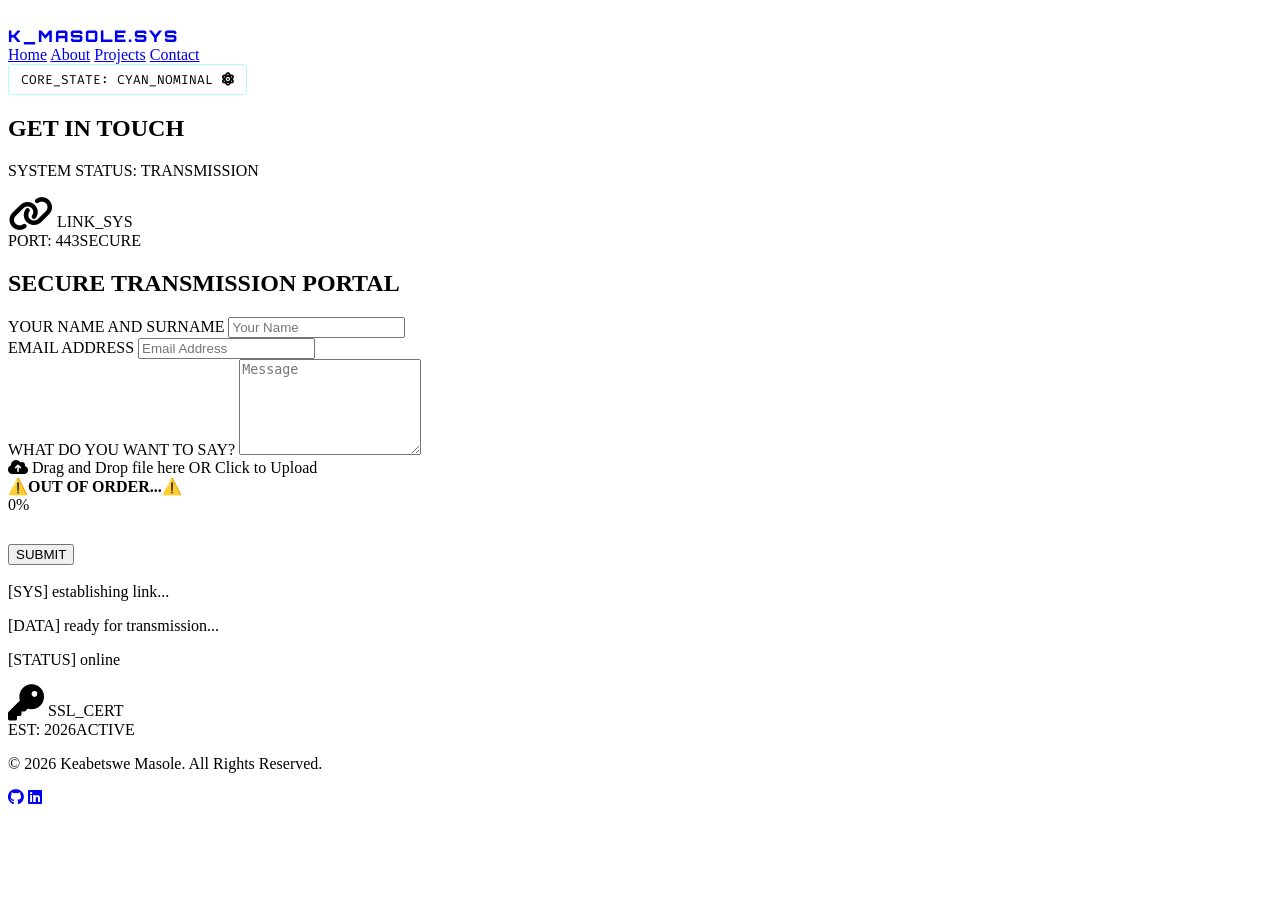
==== contact.html @ 720d8847 "Scripts Uploaded" ====
<!DOCTYPE html>
<html lang="en">
<head>
    <meta charset="UTF-8">
    <meta name="viewport" content="width=device-width, initial-scale=1.0">
    <title>Contact | Keabetswe Masole</title>
    <link rel="preconnect" href="https://fonts.googleapis.com">
    <link rel="preconnect" href="https://fonts.gstatic.com" crossorigin>
    <link href="https://fonts.googleapis.com/css2?family=Fira+Code:wght@400;500;700&family=Orbitron:wght@700;800;900&family=Rajdhani:wght@500;600;700&display=swap" rel="stylesheet">
    <link rel="stylesheet" href="https://cdnjs.cloudflare.com/ajax/libs/font-awesome/6.4.0/css/all.min.css">
    <link rel="stylesheet" href="css/style.css">
</head>
<body>
<div id="cyber-preloader" aria-hidden="true">
    <div class="loading-text">Initializing Systems...</div>
</div>

<header class="main-header">
    <div class="container">
        <nav class="navbar">
            <div style="grid-column: 1;">
                <a href="index.html" style="text-decoration: none;">
                    <span style="font-family: 'Orbitron', sans-serif; font-weight: 900; color: var(--text-primary); letter-spacing: 2px;">K_MASOLE.SYS</span>
                </a>
            </div>

            <div class="nav-links">
                <a href="index.html" class="nav-link-item">Home</a>
                <a href="about.html" class="nav-link-item">About</a>
                <a href="projects.html" class="nav-link-item">Projects</a>
                <a href="contact.html" class="nav-link-item active">Contact</a>
            </div>

            <div class="micro-status-dashboard">
                <button class="system-palette-trigger" id="voltageTrigger" style="background: none; border: 1px solid rgba(0,240,255,0.3); padding: 6px 12px; cursor: pointer; display: flex; align-items: center; gap: 8px; border-radius: 4px;">
                    <span id="coreStatusLabel" class="status-cyan" style="color: var(--neon-cyan); font-family: 'Fira Code', monospace; font-size: 0.8rem;">CORE_STATE: CYAN_NOMINAL</span>
                    <div class="rotating-reactor">
                        <i class="fa-solid fa-atom"></i>
                        <div class="reactor-halo"></div>
                    </div>
                </button>
            </div>
        </nav>
    </div>
</header>

<main class="content-wrapper">
    <div class="container">
        <div class="contact-page">
            <section class="contact-hero">
                <h1 class="neon-title">GET IN TOUCH</h1>
                <p class="status-transmission-label">SYSTEM STATUS: TRANSMISSION</p>
            </section>

            <div class="bottom-showcase-layout">
                <div class="hologram-podium-container left-podium">
                    <div class="podium-project-screen">
                        <div class="podium-screen-inner">
                            <i class="fa-solid fa-link podium-icon" style="font-size:36px;color:var(--neon-cyan);"></i>
                            <span class="podium-label">LINK_SYS</span>
                            <div class="podium-stats-bar"><span>PORT: 443</span><span>SECURE</span></div>
                        </div>
                    </div>
                    <div class="hologram-beam"></div>
                    <div class="podium-base"><div class="podium-ring ring-1"></div><div class="podium-ring ring-2"></div></div>
                </div>

                <!-- Form begins here. -->
                <div class="transmission-portal-wrapper profile-dossier-wrapper">
                    <h2 class="portal-header-title">SECURE TRANSMISSION PORTAL</h2>
 
                    <form id="contactForm" class="secure-transmission-portal" action="https://api.web3forms.com/submit" method="POST" enctype="multipart/form-data">
                        <input type="hidden" name="access_key" value="0402e44b-b91f-487e-8ee2-66200a13e672">
                        <input type="hidden" name="redirect" value="">

                        
                        <div class="portal-form-row">
                            <div class="portal-group">
                                <label for="name">YOUR NAME AND SURNAME</label>
                                <input id="name" name="name" type="text" placeholder="Your Name" required>
                            </div>
                            <div class="portal-group">
                                <label for="email">EMAIL ADDRESS</label>
                                <input id="email" name="email" type="email" placeholder="Email Address" required>
                            </div>
                        </div>

                        <div class="portal-group">
                            <label for="message">WHAT DO YOU WANT TO SAY?</label>
                            <textarea id="message" name="message" rows="6" placeholder="Message" required></textarea>
                        </div>

                        <div class="file-drop-zone" id="dropZone">
                            <input type="file" name="attachment" id="fileUpload" hidden multiple>
                            <label for="fileUpload" id="dropLabel"><i class="fa-solid fa-cloud-arrow-up"></i> Drag and Drop file here OR Click to Upload <br> <b>⚠️OUT OF ORDER...⚠️</b>
                            <div class="progress-wrap" aria-hidden="true">
                                <div class="progress-track">
                                    <div id="uploadProgress" class="progress-bar" style="width:0%;"></div>
                                </div>
                                <span id="uploadPercent">0%</span>
                            </div>
                        </div>
                        <div id="fileName" style="margin-top: 10px; color: var(--neon-magenta); min-height:20px;"></div>

                        <button type="submit" class="portal-submit-btn">SUBMIT</button>

                        <div class="console-status-diagnostics" style="margin-top:18px;">
                            <p>[SYS] establishing link...</p>
                            <p>[DATA] ready for transmission...</p>
                            <p class="status-glow">[STATUS] online</p>
                        </div>
                    </form>

                    <div id="successMessage" class="success-screen" style="display:none; padding:40px;">
                        <h2 style="color:var(--neon-cyan); font-family: 'Orbitron', sans-serif; text-align:center;">TRANSMISSION COMPLETE</h2>
                        <p style="color:var(--text-muted); margin-top:10px; text-align:center;">Your mail has been successfully sent.</p>
                        <div style="text-align:center; margin-top:18px;">
                            <a href="index.html" class="mini-repo-btn success-return">RETURN TO MAIN STATION</a>
                        </div>
                    </div>
                </div>

                <div class="hologram-podium-container right-podium">
                    <div class="podium-project-screen">
                        <div class="podium-screen-inner">
                            <i class="fa-solid fa-key podium-icon" style="font-size:36px;color:var(--neon-magenta);"></i>
                            <span class="podium-label">SSL_CERT</span>
                            <div class="podium-stats-bar"><span>EST: 2026</span><span>ACTIVE</span></div>
                        </div>
                    </div>
                    <div class="hologram-beam"></div>
                    <div class="podium-base"><div class="podium-ring ring-1"></div><div class="podium-ring ring-2"></div></div>
                </div>
            </div>
        </div>
    </div>
</main>

<footer class="main-footer">
    <div class="container footer-content">
        <p class="copyright-text">&copy; <span id="year"></span> Keabetswe Masole. All Rights Reserved.</p>
        <div class="social-links">
            <a href="https://github.com/FadingPandaa" target="_blank" rel="noopener noreferrer"><i class="fa-brands fa-github"></i></a>
            <a href="https://linkedin.com/in/keabetswe-masole" target="_blank" rel="noopener noreferrer"><i class="fa-brands fa-linkedin"></i></a>
        </div>
    </div>
</footer>

<script>
    window.addEventListener('load', function() {
        const preloader = document.getElementById('cyber-preloader');
        setTimeout(function() {
            if (preloader) {
                preloader.style.opacity = '0';
                preloader.style.visibility = 'hidden';
            }
            document.body.classList.add('page-visible');
        }, 800);
    }, { once: true });

    const yearNode = document.getElementById('year');
    if (yearNode) {
        yearNode.textContent = new Date().getFullYear();
    }
</script>
<script src="js/main.js"></script>
</body>
</html>
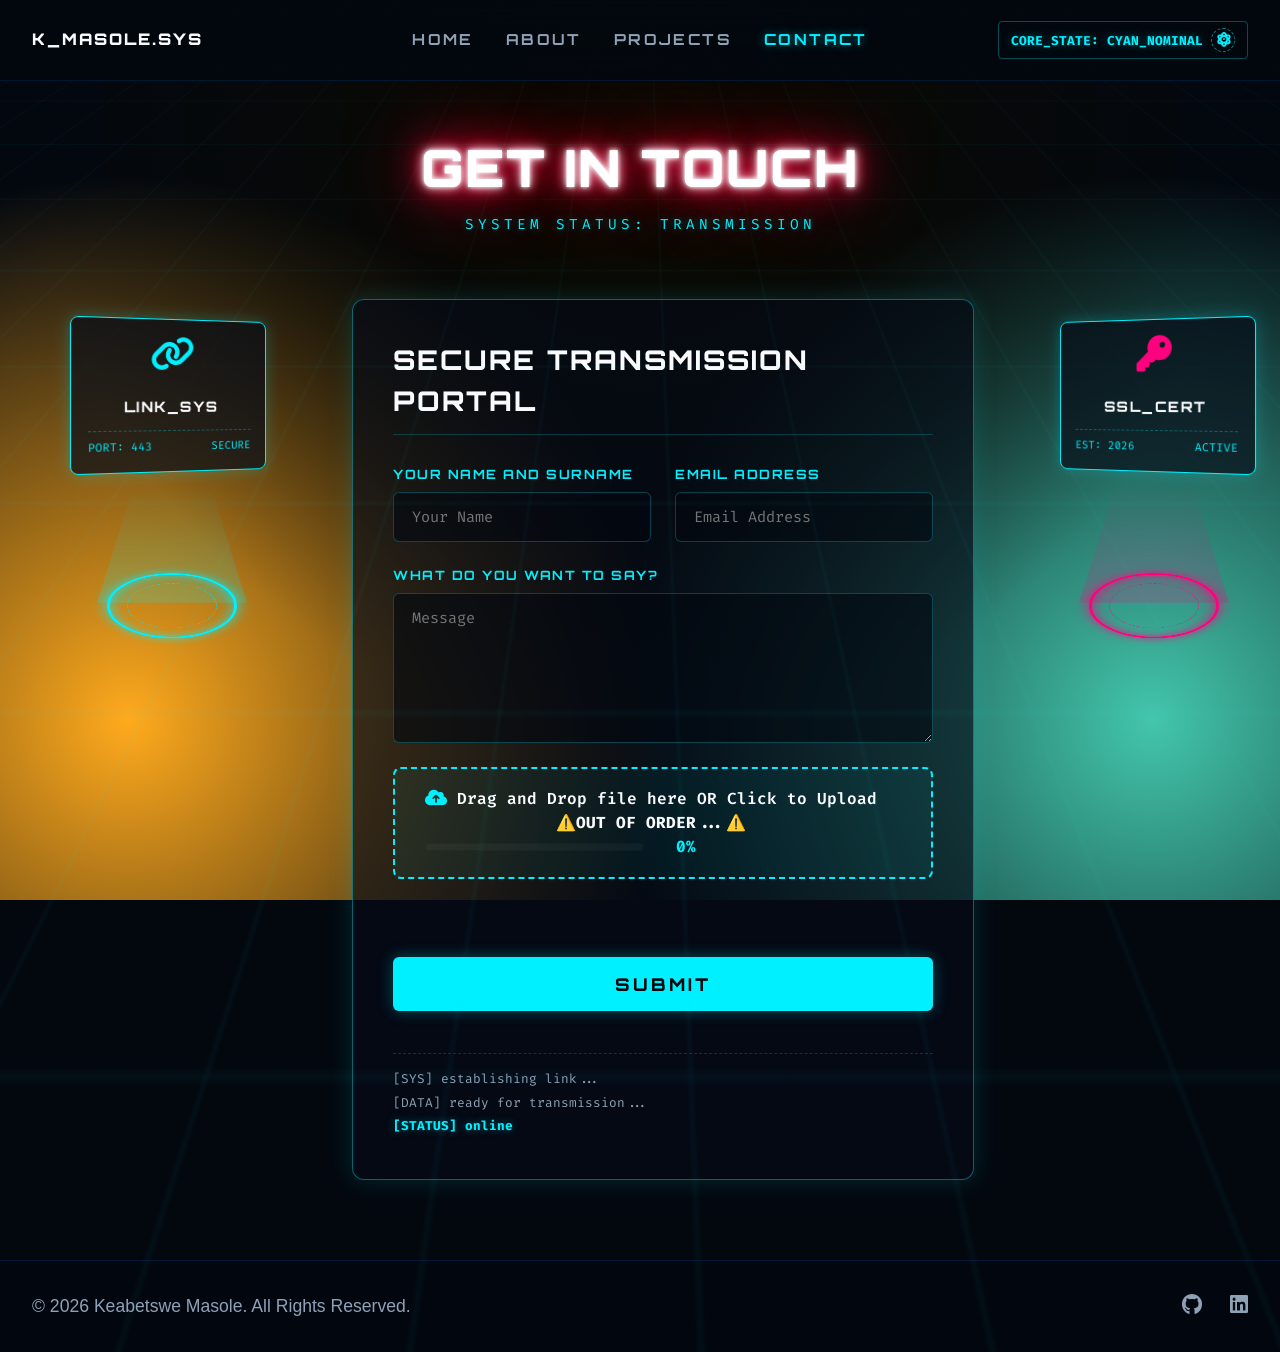
==== commit 78930eca: "Update contact form action and redirect URL Updated the contact form action URL and fixed the redire" ====
--- a/contact.html
+++ b/contact.html
@@ -71,7 +71,7 @@
  
                     <form id="contactForm" class="secure-transmission-portal" action="https://api.web3forms.com/submit" method="POST" enctype="multipart/form-data">
                         <input type="hidden" name="access_key" value="0402e44b-b91f-487e-8ee2-66200a13e672">
-                        <input type="hidden" name="redirect" value="">
+                        <input type="hidden" name="redirect" value="https://fadingpandaa.github.io/Dev-Profile/success.html">
 
                         
                         <div class="portal-form-row">
@@ -165,4 +165,4 @@
 </script>
 <script src="js/main.js"></script>
 </body>
-</html>+</html>
--- a/css/style.css
+++ b/css/style.css
@@ -0,0 +1,1211 @@
+/* ==========================================================================
+   1. COLOR INTERFACES & GLOBAL PAGE BASE
+   ========================================================================== */
+:root {
+    --bg-dark: #03080f;         
+    --bg-card: rgba(6, 12, 24, 0.65); 
+    --text-primary: #f8fafc;    
+    --text-muted: #8fa1b6;      
+    --neon-cyan: #00f0ff;       
+    --neon-magenta: #ff007f;    
+    --neon-blue: #0072ff;
+    --border-glow-cyan: 1.5px solid rgba(0, 240, 255, 0.4);
+    --border-glow-magenta: 1.5px solid rgba(255, 0, 127, 0.4);
+    --transition-speed: 0.3s;
+}
+
+* {
+    box-sizing: border-box;
+    margin: 0;
+    padding: 0;
+}
+
+/* Background gradient color */
+body {
+    background-color: var(--bg-dark);
+    background-image: 
+        radial-gradient(circle at 50% 15%, #0c0a00 0%, transparent 60%),
+        radial-gradient(circle at 10% 80%,#ffaa1d 0%, transparent 40%),
+        radial-gradient(circle at 90% 80%, #43c6ac 0%, transparent 40%);
+    background-attachment: fixed;
+    color: var(--text-primary);
+    font-family: 'Rajdhani', -apple-system, BlinkMacSystemFont, sans-serif;
+    line-height: 1.5;
+    display: flex;
+    flex-direction: column;
+    min-height: 100vh;
+    overflow-x: hidden;
+    position: relative;
+    opacity: 0;
+    transition: opacity var(--transition-speed) ease-in-out;
+}
+
+/* Grid Background Layer */
+body::before {
+    content: "";
+    position: fixed;
+    top: 0; left: 0; width: 100%; height: 100%;
+    background-image: 
+        linear-gradient(rgba(0, 240, 255, 0.03) 1px, transparent 1px),
+        linear-gradient(90deg, rgba(0, 240, 255, 0.03) 1px, transparent 1px);
+    background-size: 50px 50px;
+    transform: perspective(600px) rotateX(65deg) translateY(-25%);
+    transform-origin: top;
+    z-index: -2;
+    animation: gridScroll 35s linear infinite;
+}
+
+@keyframes gridScroll {
+    0% { background-position: 0 0; }
+    100% { background-position: 0 1000px; }
+}
+
+body.page-visible {
+    opacity: 1;
+}
+
+/* Cyber Preloader Overlay */
+#cyber-preloader {
+    position: fixed;
+    inset: 0;
+    display: flex;
+    align-items: center;
+    justify-content: center;
+    background: var(--bg-dark);
+    z-index: 9999;
+    transition: opacity 0.5s cubic-bezier(0.4, 0, 0.2, 1), visibility 0.5s ease;
+}
+
+#cyber-preloader .loading-text {
+    font-family: 'Rajdhani', sans-serif;
+    letter-spacing: 0.25rem;
+    text-transform: uppercase;
+    color: var(--neon-cyan);
+    text-shadow: 0 0 10px rgba(0, 240, 255, 0.35);
+}
+
+body.page-visible #cyber-preloader {
+    opacity: 0;
+    visibility: hidden;
+    pointer-events: none;
+}
+
+.container {
+    width: 95%;
+    max-width: 1400px; 
+    margin: 0 auto;
+}
+
+.lead {
+    font-size: 1.25rem;
+    color: var(--text-muted);
+}
+
+/* ==========================================================================
+   2. NAVBAR SYSTEM & STATUS DASHBOARD
+   ========================================================================== */
+.main-header {
+    background: rgba(3, 8, 15, 0.9);
+    backdrop-filter: blur(20px);
+    -webkit-backdrop-filter: blur(20px);
+    border-bottom: 1.5px solid rgba(0, 114, 255, 0.15);
+    position: sticky;
+    top: 0;
+    z-index: 1000;
+}
+
+.navbar {
+    display: grid;
+    grid-template-columns: 1fr auto 1fr;
+    align-items: center;
+    height: 80px;
+}
+
+.nav-links {
+    grid-column: 2;
+    display: flex;
+    gap: 32px;
+}
+
+.nav-link-item {
+    font-family: 'Orbitron', sans-serif;
+    font-size: 0.95rem;
+    font-weight: 700;
+    color: var(--text-muted);
+    text-decoration: none;
+    text-transform: uppercase;
+    letter-spacing: 0.15rem;
+    position: relative;
+    padding: 8px 0;
+    transition: color 0.3s ease;
+}
+
+.nav-link-item:hover, .nav-link-item.active {
+    color: var(--neon-cyan);
+    text-shadow: 0 0 8px rgba(0, 240, 255, 0.5);
+}
+
+.micro-status-dashboard {
+    grid-column: 3;
+    justify-self: end;
+    display: flex;
+    align-items: center;
+    gap: 12px;
+}
+
+/* ==========================================================================
+   3. HERO AREA & CLASSIC NEON ELECTRICAL HEADER
+   ========================================================================== */
+.hero-section {
+    text-align: center;
+    padding: 60px 0 40px;
+}
+
+/* Contact page hero adjustments */
+.contact-hero {
+    text-align: center;
+    padding: 48px 0 24px;
+}
+.contact-hero .neon-title {
+    margin: 0 auto 8px;
+    display: block;
+}
+.contact-hero .status-transmission-label {
+    margin-top: 8px;
+}
+
+.status-transmission-label {
+    font-family: 'Fira Code', monospace;
+    font-size: 0.9rem;
+    color: var(--neon-cyan);
+    letter-spacing: 4px;
+    margin-top: 10px;
+    text-shadow: 0 0 8px rgba(0, 240, 255, 0.4);
+}
+
+/* Neon Glow & Flicker Animation */
+.neon-title {
+    font-family: 'Orbitron', sans-serif;
+    font-size: 3.2rem;
+    font-weight: 900;
+    color: #ffffff;
+    text-transform: uppercase;
+    letter-spacing: 2px;
+    text-shadow: 
+        0 0 4px #fff,
+        0 0 11px #fff,
+        0 0 19px #ff003c,
+        0 0 40px #ff003c,
+        0 0 80px #ff003c;
+    animation: neon-electrical-flicker 3.5s infinite alternate;
+}
+
+@keyframes neon-electrical-flicker {
+    0%, 19%, 21%, 23%, 25%, 54%, 56%, 100% {
+        text-shadow: 
+            0 0 4px #fff,
+            0 0 11px #fff,
+            0 0 19px #ff003c,
+            0 0 40px #ff003c,
+            0 0 75px #ff003c;
+        opacity: 1;
+    }
+    20%, 24%, 55% {        
+        text-shadow: none;
+        opacity: 0.4;
+    }
+}
+
+/* ==========================================================================
+   4. HOME PAGE TERMINAL LAYOUT & TYPEWRITER STYLES
+   ========================================================================== */
+.hero-grid {
+    display: flex;
+    justify-content: center;
+    margin-bottom: 2rem;
+    width: 100%;
+}
+
+.terminal-card {
+    background: var(--bg-card);
+    border: 1.5px solid rgba(0, 240, 255, 0.25);
+    box-shadow: 0 0 20px rgba(0, 240, 255, 0.1);
+    border-radius: 10px;
+    width: 100%;
+    max-width: 800px;
+    overflow: hidden;
+}
+
+.terminal-header {
+    background: rgba(6, 12, 24, 0.9);
+    border-bottom: 1px solid rgba(0, 240, 255, 0.15);
+    padding: 12px 18px;
+    display: flex;
+    justify-content: space-between;
+    align-items: center;
+}
+
+.terminal-buttons {
+    display: flex;
+    gap: 8px;
+}
+
+.term-btn {
+    width: 12px;
+    height: 12px;
+    border-radius: 50%;
+}
+
+.term-btn.red { background-color: #ff5f56; }
+.term-btn.yellow { background-color: #ffbd2e; }
+.term-btn.green { background-color: #27c93f; }
+
+.terminal-title {
+    font-family: 'Fira Code', monospace;
+    font-size: 0.85rem;
+    color: var(--text-muted);
+}
+
+.terminal-body {
+    padding: 30px;
+    font-family: 'Fira Code', monospace;
+    font-size: 1.1rem;
+    line-height: 1.7;
+    color: var(--text-primary);
+}
+
+.terminal-cursor {
+    display: inline-block;
+    color: var(--neon-cyan);
+    font-weight: bold;
+    animation: cursor-blink 1s step-end infinite;
+}
+
+.terminal-cursor.idle {
+    animation: cursor-blink-slow 1.5s step-end infinite;
+}
+
+@keyframes cursor-blink {
+    from, to { opacity: 1; }
+    50% { opacity: 0; }
+}
+
+@keyframes cursor-blink-slow {
+    from, to { opacity: 1; }
+    50% { opacity: 0; }
+}
+
+/* ==========================================================================
+   5. PROJECTS PAGE GALLERY LAYOUT
+   ========================================================================== */
+.summary-card {
+    background: var(--bg-card);
+    border: var(--border-glow-cyan);
+    box-shadow: 0 0 20px rgba(0, 240, 255, 0.15);
+    border-radius: 12px;
+    padding: 30px;
+}
+
+.nested-project-row {
+    display: grid;
+    grid-template-columns: 1fr 1fr;
+    gap: 1.5rem;
+}
+
+.mini-project-box {
+    background: rgba(3, 8, 15, 0.6);
+    border: 1px solid rgba(0, 240, 255, 0.15);
+    border-radius: 8px;
+    padding: 24px;
+    display: flex;
+    flex-direction: column;
+    justify-content: space-between;
+    gap: 20px;
+    transition: all 0.3s ease;
+}
+
+.mini-project-box:hover {
+    border-color: var(--neon-cyan);
+    box-shadow: 0 0 15px rgba(0, 240, 255, 0.2);
+    transform: translateY(-3px);
+}
+
+.mini-project-box h3 {
+    font-family: 'Orbitron', sans-serif;
+    font-size: 1.25rem;
+    color: var(--text-primary);
+    margin-bottom: 10px;
+}
+
+.mini-project-box p {
+    color: var(--text-muted);
+    font-size: 0.95rem;
+    line-height: 1.6;
+}
+
+/* Project Thumbnail Hover Effect */
+.project-thumb {
+    width: 100%;
+    height: 0;
+    object-fit: cover;
+    border-radius: 8px;
+    border: 1px solid rgba(0, 240, 255, 0.2);
+    margin-bottom: 0;
+    box-shadow: 0 0 12px rgba(0, 240, 255, 0.1);
+    opacity: 0;
+    overflow: hidden;
+    transition: height 0.3s ease, opacity 0.3s ease, margin-bottom 0.3s ease;
+    pointer-events: none;
+}
+
+.mini-project-box:hover .project-thumb {
+    height: 160px;
+    opacity: 1;
+    margin-bottom: 14px;
+}
+
+.mini-tags {
+    display: flex;
+    flex-wrap: wrap;
+    gap: 8px;
+    margin-top: 15px;
+}
+
+.mini-tag {
+    background: rgba(0, 240, 255, 0.08);
+    border: 1px solid rgba(0, 240, 255, 0.2);
+    color: var(--neon-cyan);
+    font-family: 'Fira Code', monospace;
+    font-size: 0.75rem;
+    padding: 4px 10px;
+    border-radius: 4px;
+    display: inline-flex;
+    align-items: center;
+    gap: 6px;
+}
+
+.mini-repo-btn {
+    align-self: flex-start;
+    background: transparent;
+    border: 1px solid var(--neon-cyan);
+    color: var(--neon-cyan);
+    text-decoration: none;
+    font-family: 'Orbitron', sans-serif;
+    font-size: 0.85rem;
+    font-weight: 700;
+    padding: 10px 18px;
+    border-radius: 6px;
+    transition: all 0.3s ease;
+    display: inline-flex;
+    align-items: center;
+    gap: 8px;
+}
+
+/* ==========================================================================
+   6. THREE-PODIUM ARCHITECTURE GRID & HOLOGRAM BASE (ABOUT & CONTACT)
+   ========================================================================== */
+.bottom-showcase-layout {
+    display: grid;
+    grid-template-columns: 280px 1fr 280px;
+    gap: 40px;
+    align-items: start;
+    margin-top: 40px;
+    padding-bottom: 80px;
+}
+
+/* Hologram Podium Structures */
+.hologram-podium-container {
+    display: flex;
+    flex-direction: column;
+    align-items: center;
+    position: relative;
+    padding-top: 20px;
+}
+
+.podium-project-screen {
+    background: rgba(6, 12, 24, 0.7);
+    border: 1px solid var(--neon-cyan);
+    box-shadow: 0 0 15px rgba(0, 240, 255, 0.25);
+    border-radius: 8px;
+    width: 200px;
+    padding: 16px;
+    transform: perspective(500px) rotateY(12deg);
+    transition: transform 0.4s ease, box-shadow 0.4s ease;
+}
+
+.right-podium .podium-project-screen {
+    transform: perspective(500px) rotateY(-12deg);
+}
+
+.podium-project-screen:hover {
+    transform: perspective(500px) rotateY(0deg) scale(1.05);
+    box-shadow: 0 0 25px rgba(0, 240, 255, 0.45);
+}
+
+.podium-screen-inner {
+    display: flex;
+    flex-direction: column;
+    align-items: center;
+    text-align: center;
+}
+
+.podium-icon {
+    width: 48px;
+    height: 48px;
+    margin-bottom: 12px;
+}
+
+.podium-label {
+    font-family: 'Orbitron', sans-serif;
+    font-weight: 800;
+    font-size: 0.9rem;
+    letter-spacing: 1.5px;
+    color: var(--text-primary);
+}
+
+.podium-stats-bar {
+    display: flex;
+    justify-content: space-between;
+    width: 100%;
+    margin-top: 12px;
+    border-top: 1px dashed rgba(0, 240, 255, 0.3);
+    padding-top: 8px;
+    font-family: 'Fira Code', monospace;
+    font-size: 0.7rem;
+    color: var(--neon-cyan);
+}
+
+/* Hologram Beam projection */
+.hologram-beam {
+    width: 150px;
+    height: 120px;
+    background: linear-gradient(to top, rgba(0, 240, 255, 0.2) 0%, rgba(0, 240, 255, 0) 100%);
+    clip-path: polygon(25% 0%, 75% 0%, 100% 100%, 0% 100%);
+    margin-top: 10px;
+    position: relative;
+    z-index: 1;
+}
+
+.right-podium .hologram-beam {
+    background: linear-gradient(to top, rgba(255, 0, 127, 0.2) 0%, rgba(255, 0, 127, 0) 100%);
+}
+
+.podium-base {
+    width: 150px;
+    height: 35px;
+    position: relative;
+    transform-style: preserve-3d;
+    transform: rotateX(60deg);
+    margin-top: -15px;
+}
+
+.podium-ring {
+    position: absolute;
+    top: 50%; left: 50%;
+    transform: translate(-50%, -50%);
+    border-radius: 50%;
+}
+
+.ring-1 {
+    width: 130px; height: 130px;
+    border: 3px solid var(--neon-cyan);
+    box-shadow: 0 0 15px rgba(0, 240, 255, 0.8), inset 0 0 15px rgba(0, 240, 255, 0.8);
+}
+
+.right-podium .ring-1 {
+    border-color: var(--neon-magenta);
+    box-shadow: 0 0 15px rgba(255, 0, 127, 0.8), inset 0 0 15px rgba(255, 0, 127, 0.8);
+}
+
+.ring-2 {
+    width: 90px; height: 90px;
+    border: 1px dashed var(--neon-cyan);
+    opacity: 0.6;
+}
+
+.right-podium .ring-2 {
+    border-color: var(--neon-magenta);
+}
+
+/* ==========================================================================
+   7. DOSSIER (ABOUT) & SECURE TRANSMISSION PORTAL (CONTACT)
+   ========================================================================== */
+.profile-dossier-wrapper, .transmission-portal-wrapper {
+    background: var(--bg-card);
+    border: var(--border-glow-cyan);
+    box-shadow: 0 0 25px rgba(0, 240, 255, 0.15);
+    border-radius: 12px;
+    padding: 40px;
+    position: relative;
+}
+
+.portal-header-title {
+    font-family: 'Orbitron', sans-serif;
+    font-size: 1.7rem;
+    font-weight: 800;
+    color: var(--text-primary);
+    letter-spacing: 2px;
+    margin-bottom: 30px;
+    border-bottom: 1.5px solid rgba(0, 240, 255, 0.2);
+    padding-bottom: 12px;
+}
+
+/* About Dossier Layouts */
+.dossier-content {
+    display: flex;
+    flex-direction: column;
+    gap: 30px;
+}
+
+.subsection-title {
+    font-family: 'Orbitron', sans-serif;
+    font-size: 1.15rem;
+    font-weight: 700;
+    color: var(--neon-cyan);
+    letter-spacing: 1px;
+    margin-bottom: 12px;
+    display: flex;
+    align-items: center;
+    gap: 10px;
+}
+
+.about-card-text {
+    font-size: 1.1rem;
+    color: var(--text-muted);
+    line-height: 1.7;
+}
+
+.dossier-grid {
+    display: grid;
+    grid-template-columns: 1fr 1fr;
+    gap: 25px;
+}
+
+.dossier-box {
+    background: rgba(3, 8, 15, 0.5);
+    border: 1px solid rgba(0, 114, 255, 0.15);
+    border-radius: 8px;
+    padding: 20px;
+}
+
+.dossier-tags {
+    display: flex;
+    flex-wrap: wrap;
+    gap: 10px;
+}
+
+.skill-pill {
+    background: rgba(0, 240, 255, 0.08);
+    border: 1px solid rgba(0, 240, 255, 0.2);
+    color: var(--text-primary);
+    padding: 6px 14px;
+    border-radius: 20px;
+    font-family: 'Fira Code', monospace;
+    font-size: 0.85rem;
+    display: flex;
+    align-items: center;
+    gap: 8px;
+    transition: all 0.3s ease;
+}
+
+.skill-pill:hover {
+    background: rgba(0, 240, 255, 0.15);
+    border-color: var(--neon-cyan);
+    box-shadow: 0 0 10px rgba(0, 240, 255, 0.25);
+    transform: translateY(-2px);
+}
+
+/* Secure Contact Portal Form Elements */
+.secure-transmission-portal {
+    display: flex;
+    flex-direction: column;
+    gap: 24px;
+}
+
+.portal-form-row {
+    display: grid;
+    grid-template-columns: 1fr 1fr;
+    gap: 24px;
+}
+
+.portal-group {
+    display: flex;
+    flex-direction: column;
+    gap: 8px;
+}
+
+.portal-group label {
+    font-family: 'Orbitron', sans-serif;
+    font-size: 0.8rem;
+    font-weight: 700;
+    color: var(--neon-cyan);
+    letter-spacing: 1.5px;
+}
+
+.portal-group input, .portal-group textarea {
+    background: rgba(3, 8, 15, 0.6);
+    border: 1px solid rgba(0, 240, 255, 0.25);
+    border-radius: 6px;
+    padding: 14px 18px;
+    color: var(--text-primary);
+    font-family: 'Fira Code', monospace;
+    font-size: 0.95rem;
+    transition: all 0.3s ease;
+}
+
+.portal-group input:focus, .portal-group textarea:focus {
+    outline: none;
+    border-color: var(--neon-cyan);
+    box-shadow: 0 0 15px rgba(0, 240, 255, 0.3);
+}
+
+.portal-submit-btn {
+    background: var(--neon-cyan);
+    border: none;
+    border-radius: 6px;
+    color: var(--bg-dark);
+    font-family: 'Orbitron', sans-serif;
+    font-weight: 800;
+    font-size: 1.1rem;
+    letter-spacing: 3px;
+    padding: 16px;
+    cursor: pointer;
+    box-shadow: 0 0 15px rgba(0, 240, 255, 0.3);
+    transition: all 0.3s ease;
+}
+
+.portal-submit-btn:hover {
+    background: #ffffff;
+    box-shadow: 0 0 25px rgba(255, 255, 255, 0.5);
+    transform: translateY(-2px);
+}
+
+/* Diagnostic Terminals */
+.console-status-diagnostics {
+    border-top: 1px dashed rgba(0, 240, 255, 0.2);
+    margin-top: 25px;
+    padding-top: 15px;
+    font-family: 'Fira Code', monospace;
+    font-size: 0.8rem;
+    color: var(--text-muted);
+}
+
+.console-status-diagnostics p {
+    margin-bottom: 4px;
+}
+
+.status-glow {
+    color: var(--neon-cyan);
+    text-shadow: 0 0 8px rgba(0, 240, 255, 0.4);
+    font-weight: 700;
+}
+
+/* ==========================================================================
+   8. SYSTEM RE-ACTOR ENGINE MATRIX OVERRIDES
+   ========================================================================== */
+.system-palette-trigger {
+    background: rgba(6, 12, 24, 0.5);
+    border: 1px solid rgba(0, 240, 255, 0.25);
+    border-radius: 20px;
+    padding: 4px 12px;
+    transition: all 0.3s ease;
+}
+
+.system-palette-trigger:hover {
+    border-color: var(--neon-cyan);
+    box-shadow: 0 0 10px rgba(0, 240, 255, 0.2);
+}
+
+#coreStatusLabel {
+    font-family: 'Fira Code', monospace;
+    font-size: 0.8rem;
+    font-weight: 700;
+}
+
+#coreStatusLabel.status-cyan {
+    color: var(--neon-cyan);
+    text-shadow: 0 0 8px rgba(0, 240, 255, 0.4);
+}
+
+#coreStatusLabel.status-red {
+    color: #ff3b30;
+    text-shadow: 0 0 8px rgba(255, 59, 48, 0.5);
+}
+
+.rotating-reactor {
+    position: relative;
+    width: 24px;
+    height: 24px;
+    color: var(--neon-cyan);
+    font-size: 0.95rem;
+    display: flex;
+    align-items: center;
+    justify-content: center;
+    animation: reactor-spin 12s linear infinite;
+    transition: color 0.3s ease;
+}
+
+.reactor-halo {
+    position: absolute;
+    width: 100%; height: 100%;
+    border-radius: 50%;
+    border: 1px dashed var(--neon-cyan);
+    opacity: 0.5;
+    transition: border-color 0.3s ease;
+}
+
+@keyframes reactor-spin {
+    from { transform: rotate(0deg); }
+    to { transform: rotate(360deg); }
+}
+
+@keyframes reactor-spin-reverse {
+    from { transform: rotate(360deg); }
+    to { transform: rotate(0deg); }
+}
+
+/* RED VOLTAGE THEME CONTEXT SYSTEM OVERRIDES */
+body.red-voltage-core {
+    --neon-cyan: #ff3b30;
+    --neon-magenta: #e0245e;
+    --border-glow-cyan: 1.5px solid rgba(255, 59, 48, 0.4);
+}
+
+body.red-voltage-core .rotating-reactor {
+    color: #ff3b30;
+    animation: reactor-spin-reverse 4s linear infinite;
+}
+
+body.red-voltage-core .reactor-halo {
+    border-color: #ff3b30;
+}
+
+body.red-voltage-core .system-palette-trigger {
+    border-color: rgba(255, 59, 48, 0.35);
+}
+
+body.red-voltage-core .system-palette-trigger:hover {
+    border-color: #ff3b30;
+    box-shadow: 0 0 10px rgba(255, 59, 48, 0.25);
+}
+
+/* ==========================================================================
+   9. MAIN FOOTER SYSTEM
+   ========================================================================== */
+.main-footer {
+    border-top: 1.5px solid rgba(0, 114, 255, 0.15);
+    background: rgba(3, 8, 15, 0.95);
+    padding: 30px 0;
+    margin-top: auto;
+}
+
+.footer-content {
+    display: flex;
+    justify-content: space-between;
+    align-items: center;
+}
+
+.copyright-text {
+    font-family: 'Rajdhani', sans-serif;
+    color: var(--text-muted);
+    font-size: 1.1rem;
+    font-weight: 500;
+}
+
+.social-links a {
+    color: var(--text-muted);
+    font-size: 1.3rem;
+    margin-left: 24px;
+    transition: all 0.3s ease;
+}
+
+.social-links a:hover {
+    color: var(--neon-cyan);
+    text-shadow: 0 0 8px rgba(0, 240, 255, 0.4);
+}
+
+/* ==========================================================================
+   10. RESPONSIVE ARCHITECTURE MEDIA QUERIES
+   ========================================================================== */
+@media (max-width: 1200px) {
+    .bottom-showcase-layout {
+        grid-template-columns: 1fr;
+        gap: 50px;
+    }
+    
+    .hologram-podium-container {
+        display: none; /* Auto hides interactive podium sidebars on narrow viewports */
+    }
+}
+
+@media (max-width: 768px) {
+    .navbar {
+        display: flex !important;
+        flex-direction: column;
+        justify-content: center;
+        height: auto;
+        padding: 20px 0;
+        gap: 15px;
+    }
+    
+    .nav-links {
+        gap: 20px;
+    }
+    
+    .micro-status-dashboard {
+        align-self: center;
+    }
+    
+    .neon-title {
+        font-size: 2.2rem;
+    }
+    
+    .nested-project-row {
+        grid-template-columns: 1fr;
+    }
+    
+    .dossier-grid, .portal-form-row {
+        grid-template-columns: 1fr;
+    }
+    
+    .profile-dossier-wrapper, .transmission-portal-wrapper {
+        padding: 25px;
+    }
+    
+    .footer-content {
+        flex-direction: column;
+        gap: 15px;
+        text-align: center;
+    }
+    
+    .social-links a {
+        margin: 0 12px;
+    }
+}
+
+/* Fix individual project boxes layout */
+.mini-project-box {
+    background: rgba(4, 9, 20, 0.85);
+    border: 1px solid rgba(0, 240, 255, 0.2);
+    border-radius: 6px;
+    padding: 1.5rem;
+    transition: transform 0.3s ease, border-color 0.3s ease, box-shadow 0.3s ease;
+}
+
+.mini-project-box:hover {
+    transform: translateY(-4px);
+    border-color: var(--neon-cyan);
+    box-shadow: 0 0 15px rgba(0, 240, 255, 0.2);
+}
+
+/* Ensure github repo buttons look pristine and span full width */
+.mini-repo-btn {
+    display: inline-flex;
+    align-items: center;
+    justify-content: center;
+    gap: 8px;
+    background: transparent;
+    color: var(--neon-cyan);
+    border: 1px solid var(--neon-cyan);
+    padding: 10px 16px;
+    border-radius: 4px;
+    font-family: 'Fira Code', monospace;
+    font-size: 0.85rem;
+    text-decoration: none;
+    text-transform: uppercase;
+    transition: all 0.3s ease;
+    cursor: pointer;
+    margin-top: auto; /* Pushes the button to the bottom of card */
+}
+
+.mini-repo-btn:hover {
+    background: rgba(0, 240, 255, 0.1);
+    box-shadow: 0 0 10px rgba(0, 240, 255, 0.3);
+    text-shadow: 0 0 5px var(--neon-cyan);
+}
+
+/* Stronger glow for repository buttons and links */
+.mini-repo-btn {
+    transition: transform 0.25s ease, box-shadow 0.25s ease, background 0.25s ease, color 0.25s ease;
+}
+/* Make repo buttons match the submit button hover behavior */
+.mini-repo-btn:hover,
+.mini-repo-btn.force-hover {
+    background: #ffffff !important;
+    color: var(--bg-dark) !important;
+    transform: translateY(-4px);
+    box-shadow: 0 6px 30px rgba(0,0,0,0.35), 0 0 30px var(--neon-cyan);
+    text-shadow: 0 0 10px var(--neon-cyan);
+}
+
+/* Make in-card repository links glow on hover as well */
+.mini-project-box a {
+    transition: color 0.2s ease, text-shadow 0.2s ease, background 0.2s ease, transform 0.2s ease;
+    padding: 10px 14px;
+    border-radius: 6px;
+    display: inline-block;
+    background: transparent;
+}
+/* Make in-card repository links behave like the submit button on hover */
+.mini-project-box a:hover,
+.mini-project-box a.force-hover {
+    background: #ffffff !important;
+    color: var(--bg-dark) !important;
+    transform: translateY(-3px);
+    box-shadow: 0 6px 20px rgba(0,0,0,0.25), 0 0 20px var(--neon-cyan);
+    text-shadow: 0 0 8px var(--neon-cyan);
+}
+
+/* Red mode overrides */
+body.red-voltage-core .mini-project-box:hover {
+    border-color: var(--neon-cyan);
+    box-shadow: 0 0 15px rgba(255, 59, 48, 0.2);
+}
+
+body.red-voltage-core .mini-repo-btn {
+    border-color: var(--neon-cyan);
+    color: var(--neon-cyan);
+}
+
+/* --- Hologram Podium Styles --- */
+.hover-scan-wrapper {
+    position: relative;
+    width: 100%;
+    display: flex;
+    flex-direction: column;
+    align-items: center;
+}
+
+.hologram-image-popup {
+    position: absolute;
+    bottom: 120px;
+    left: 50%;
+    transform: translateX(-50%);
+    width: 240px;
+    height: 280px;
+    background: rgba(4, 9, 20, 0.95);
+    border: 2px solid var(--neon-cyan);
+    border-radius: 8px;
+    opacity: 0;
+    visibility: hidden;
+    transition: opacity 0.3s ease;
+    z-index: 1000;
+    pointer-events: none;
+    padding: 8px;
+    box-shadow: 0 0 20px rgba(0, 240, 255, 0.4), inset 0 0 10px rgba(0, 240, 255, 0.2);
+}
+
+.hover-scan-wrapper:hover .hologram-image-popup {
+    opacity: 1;
+    visibility: visible;
+}
+
+/* CRT Scanline Overlay */
+.crt-overlay {
+    position: absolute; 
+    top: 0; left: 0; width: 100%; height: 100%; 
+    background: linear-gradient(rgba(18, 16, 16, 0) 50%, rgba(0, 240, 255, 0.15) 50%);
+    background-size: 100% 4px;
+    pointer-events: none;
+    z-index: 10;
+    border-radius: 6px;
+}
+
+/* Default hyperlink style */
+a {
+    color: var(--neon-cyan); /* Cyan color */
+    text-decoration: none;   /* Removes the default underline */
+    transition: color 0.3s ease;
+}
+
+/* Hover state (what happens when you mouse over the link) */
+a:hover {
+    color: #ffffff; /* Turns white when hovered */
+    text-shadow: 0 0 8px var(--neon-cyan);
+}
+
+.text-link {
+    color: var(--neon-magenta); /* Magenta for inline links */
+    text-decoration: underline;
+}
+
+.text-link:hover {
+    color: #ffffff;
+}
+
+/* Transmission Portal Styles */
+.transmission-portal-wrapper {
+    display: flex;
+    flex-direction: column;
+    align-items: center;
+    justify-content: center;
+    min-height: 400px; /* Adjust this to match your form's height */
+}
+
+/* Attachment hover effect */
+.file-drop-zone {
+    border: 2px dashed var(--neon-cyan);
+    padding: 18px 22px;
+    text-align: center;
+    cursor: pointer;
+    transition: all 0.3s;
+    background: rgba(0, 240, 255, 0.05);
+    display: flex;
+    align-items: center;
+    gap: 12px;
+    justify-content: flex-start;
+    border-radius: 8px;
+    min-height: 110px;
+}
+
+.file-drop-zone:hover {
+    background: rgba(0, 240, 255, 0.15);
+    border-style: solid;
+}
+#uploadProgress {
+    height: 5px;
+    background: var(--neon-cyan);
+    width: 0%;
+    transition: width 0.3s;
+    margin-top: 10px;
+}
+
+.file-drop-zone i {
+    font-size: 1.1rem;
+    color: var(--neon-cyan);
+}
+
+.file-drop-zone label {
+    color: var(--text-primary);
+    font-family: 'Fira Code', monospace;
+    font-weight: 600;
+}
+
+.file-drop-zone.drag-over {
+    background: rgba(0, 240, 255, 0.12);
+    border-color: var(--neon-cyan);
+    box-shadow: 0 0 12px rgba(0, 240, 255, 0.12);
+}
+
+#fileName {
+    font-family: 'Fira Code', monospace;
+    font-size: 0.85rem;
+    color: var(--neon-magenta);
+}
+
+/* Progress bar inside drop zone */
+.progress-wrap {
+    display: flex;
+    align-items: center;
+    gap: 12px;
+    width: 60%;
+    justify-content: flex-end;
+}
+
+/* File drop zone layout */
+.file-drop-zone { justify-content: space-between; }
+
+.progress-track {
+    width: 100%;
+    height: 8px;
+    background: rgba(255,255,255,0.04);
+    border-radius: 8px;
+    overflow: hidden;
+    border: 1px solid rgba(0,0,0,0.12);
+}
+
+.progress-bar {
+    height: 100%;
+    background: linear-gradient(90deg, var(--neon-cyan), rgba(0,240,255,0.6));
+    width: 0%;
+    transition: width 0.15s linear;
+}
+
+#uploadPercent {
+    font-family: 'Fira Code', monospace;
+    color: var(--neon-cyan);
+    font-weight: 700;
+    min-width: 40px;
+    text-align: right;
+}
+
+/* Larger drop zone for better hover targets */
+.file-drop-zone {
+    width: 100%;
+    min-height: 110px;
+}
+
+.file-drop-zone label { margin-left: 8px; }
+
+/* Success screen styles */
+.success-screen {
+    max-width: 640px;
+    margin: 0 auto;
+    background: transparent;
+}
+
+/* Return button styling */
+.success-return {
+    display: inline-block;
+    margin-top: 8px;
+    padding: 12px 24px;
+    border-radius: 8px;
+    background: var(--neon-cyan);
+    color: var(--bg-dark);
+    font-family: 'Orbitron', sans-serif;
+    font-weight: 800;
+    letter-spacing: 2px;
+    cursor: pointer;
+    transition: all 0.3s ease;
+    text-transform: uppercase;
+}
+
+.success-return:hover {
+    background: #ffffff;
+    box-shadow: 0 0 25px rgba(255, 255, 255, 0.5);
+    transform: translateY(-2px);
+    color: var(--bg-dark);
+}
+
+/* Ensure red-theme hover still shows white background */
+body.red-voltage-core .success-return:hover {
+    background: #ffffff;
+    color: var(--bg-dark);
+}
+
+/* Generic action note popup */
+.action-note {
+    position: fixed;
+    bottom: 24px;
+    right: 24px;
+    max-width: 320px;
+    padding: 14px 18px;
+    border-radius: 14px;
+    background: rgba(4, 9, 20, 0.98);
+    color: var(--text-primary);
+    border: 1px solid rgba(0, 240, 255, 0.35);
+    box-shadow: 0 0 30px rgba(0, 240, 255, 0.18);
+    font-family: 'Fira Code', monospace;
+    font-size: 0.95rem;
+    opacity: 0;
+    transform: translateY(16px);
+    transition: opacity 0.25s ease, transform 0.25s ease;
+    pointer-events: none;
+    z-index: 9999;
+}
+
+.action-note.visible {
+    opacity: 1;
+    transform: translateY(0);
+}
+
+/* Uploaded file list styling */
+.attached-item { color: var(--neon-magenta); font-family: 'Fira Code', monospace; }
+.uploaded-item { color: var(--neon-cyan); font-family: 'Fira Code', monospace; display:flex; align-items:center; gap:8px; }
+.uploaded-check { display:inline-block; background: rgba(0,240,255,0.12); border-radius:4px; padding:2px 6px; color: var(--neon-cyan); font-weight:800; }
+.uploaded-item .uploaded-check { box-shadow: 0 0 6px rgba(0,240,255,0.18); }
+
+/* Ensure return button text is readable in red theme */
+body.red-voltage-core .success-return {
+    color: var(--bg-dark);
+}
